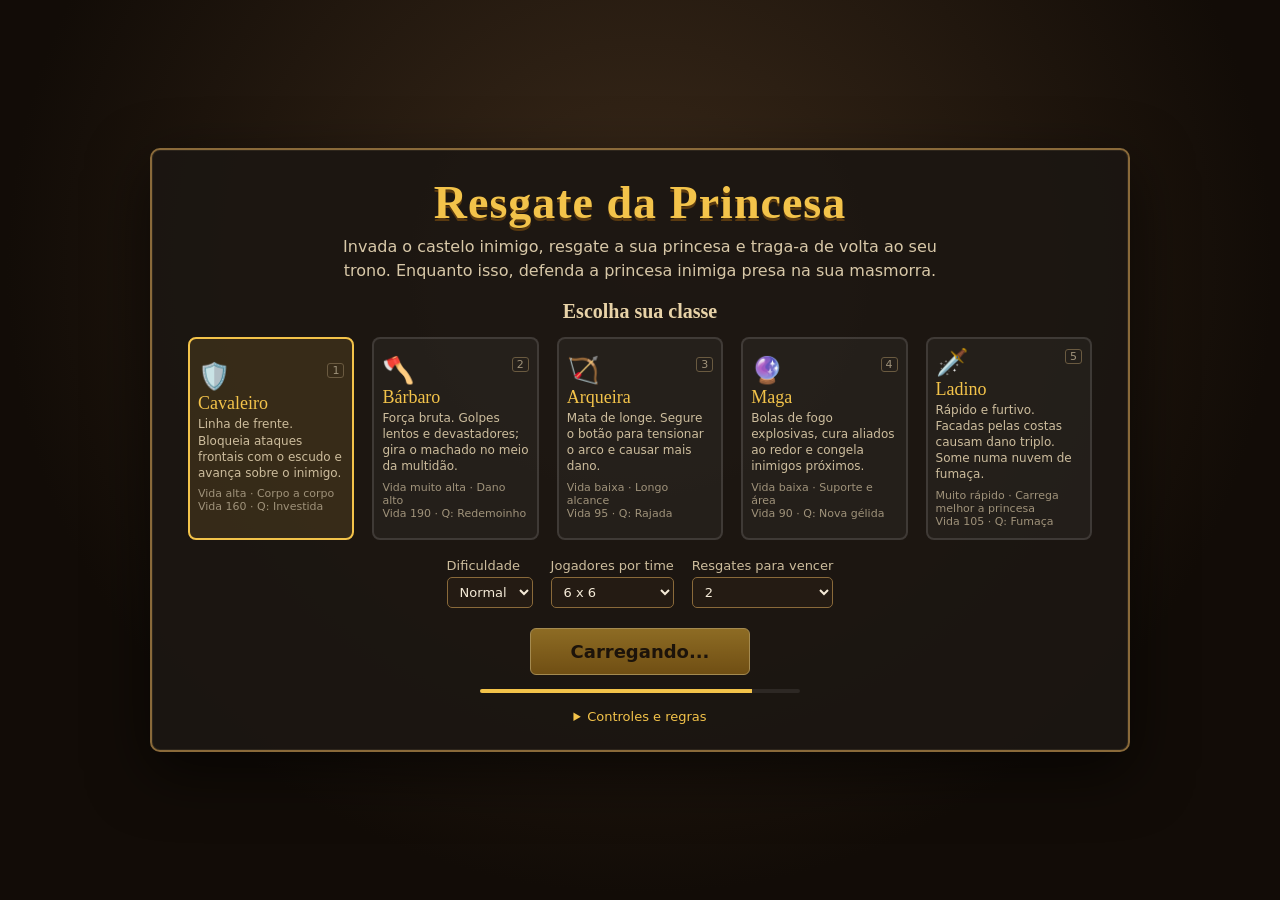
==== index.html @ 9f0401e3 "Jogo Resgate da Princesa: FPS estilo Fat Princess com assets KayKit Co-Authored-By: Claude Haiku 5.5" ====
<!doctype html>
<html lang="pt-BR">
<head>
  <meta charset="utf-8" />
  <meta name="viewport" content="width=device-width, initial-scale=1" />
  <title>Resgate da Princesa</title>
  <link rel="stylesheet" href="./src/style.css" />
  <script type="importmap">
    {
      "imports": {
        "three": "./lib/three/build/three.module.js",
        "three/addons/": "./lib/three/examples/jsm/"
      }
    }
  </script>
</head>
<body>
  <canvas id="game"></canvas>

  <!-- HUD -->
  <div id="hud" class="hidden">
    <div id="vignette"></div>
    <div id="markers"></div>
    <div id="floaters"></div>

    <div id="score">
      <div class="team blue">
        <div class="tname">AZUL</div>
        <div class="tscore" id="scoreBlue">0</div>
        <div class="pstatus" id="statusBlue">Princesa presa</div>
      </div>
      <div class="vs">
        <div class="goal" id="goalText">Primeiro a 2 resgates</div>
      </div>
      <div class="team red">
        <div class="tname">VERMELHO</div>
        <div class="tscore" id="scoreRed">0</div>
        <div class="pstatus" id="statusRed">Princesa presa</div>
      </div>
    </div>

    <div id="feed"></div>
    <canvas id="minimap" width="150" height="380"></canvas>

    <div id="crosshair"><span></span></div>
    <div id="prompt"></div>
    <div id="bigmsg"></div>

    <div id="vitals">
      <div id="className">Cavaleiro</div>
      <div class="bar hp"><div id="hpFill"></div><span id="hpText">100</span></div>
      <div class="bar st"><div id="stFill"></div></div>
      <div id="carry"></div>
    </div>

    <div id="skills">
      <div class="skill" id="skLMB"><div class="key">LMB</div><div class="sname"></div><div class="cd"></div></div>
      <div class="skill" id="skRMB"><div class="key">RMB</div><div class="sname"></div><div class="cd"></div></div>
      <div class="skill" id="skQ"><div class="key">Q</div><div class="sname"></div><div class="cd"></div></div>
    </div>

    <div id="scoreboard" class="hidden"></div>
  </div>

  <!-- Menu -->
  <div id="menu" class="overlay">
    <div class="panel wide">
      <h1>Resgate da Princesa</h1>
      <p class="sub">Invada o castelo inimigo, resgate a sua princesa e traga-a de volta ao seu trono.
        Enquanto isso, defenda a princesa inimiga presa na sua masmorra.</p>
      <h3>Escolha sua classe</h3>
      <div class="classes" id="menuClasses"></div>
      <div class="opts">
        <label>Dificuldade
          <select id="optDifficulty">
            <option value="easy">Fácil</option>
            <option value="normal" selected>Normal</option>
            <option value="hard">Difícil</option>
          </select>
        </label>
        <label>Jogadores por time
          <select id="optTeam">
            <option value="4">4 x 4</option>
            <option value="6" selected>6 x 6</option>
            <option value="8">8 x 8</option>
          </select>
        </label>
        <label>Resgates para vencer
          <select id="optScore">
            <option value="1">1</option>
            <option value="2" selected>2</option>
            <option value="3">3</option>
            <option value="5">5</option>
          </select>
        </label>
      </div>
      <button id="btnPlay" class="primary" disabled>Carregando...</button>
      <div id="loadbar"><div id="loadFill"></div></div>
      <details class="help">
        <summary>Controles e regras</summary>
        <div class="cols">
          <ul>
            <li><b>WASD</b> mover · <b>Shift</b> correr · <b>Espaço</b> pular</li>
            <li><b>Botão esquerdo</b> ataque · <b>Botão direito</b> habilidade secundária</li>
            <li><b>Q</b> habilidade especial · <b>E</b> pegar / soltar / alimentar</li>
            <li><b>B</b> trocar de classe (dentro do seu castelo)</li>
            <li><b>Tab</b> placar · <b>Esc</b> pausar</li>
          </ul>
          <ul>
            <li>Sua princesa está presa na masmorra do castelo inimigo. Pegue-a com <b>E</b> e leve-a até o círculo do trono no seu castelo.</li>
            <li>Quem carrega a princesa anda mais devagar e não ataca. Se morrer, ela cai no chão.</li>
            <li>Encoste na princesa inimiga caída para devolvê-la à sua masmorra.</li>
            <li>Banquetes aparecem pelo mapa. Leve-os à prisioneira no seu castelo para engordá-la: ela fica mais pesada e lenta para o inimigo carregar.</li>
            <li>Esqueletos guardam acampamentos e atacam os dois times.</li>
          </ul>
        </div>
      </details>
    </div>
  </div>

  <!-- Class select (respawn / change) -->
  <div id="classMenu" class="overlay hidden">
    <div class="panel wide">
      <h2 id="classMenuTitle">Você caiu!</h2>
      <p class="sub" id="classMenuSub">Escolha a classe para o próximo renascimento.</p>
      <div class="classes" id="respawnClasses"></div>
      <button id="btnClassOk" class="primary">Confirmar</button>
    </div>
  </div>

  <div id="pause" class="overlay hidden">
    <div class="panel">
      <h2>Pausado</h2>
      <button id="btnResume" class="primary">Continuar</button>
      <button id="btnQuit">Voltar ao menu</button>
    </div>
  </div>

  <div id="endScreen" class="overlay hidden">
    <div class="panel">
      <h1 id="endTitle">Vitória!</h1>
      <p class="sub" id="endSub"></p>
      <div id="endStats"></div>
      <button id="btnAgain" class="primary">Jogar novamente</button>
    </div>
  </div>

  <script type="module" src="./src/main.js"></script>
</body>
</html>
---- src/style.css ----
:root {
  --blue: #4a8cff;
  --red: #ff5050;
  --gold: #f3c34a;
  --ink: #f4ead7;
  --panel: rgba(28, 22, 18, 0.92);
  --panel-edge: #8a6a3a;
  --display: "Palatino Linotype", "Book Antiqua", Palatino, Georgia, serif;
  --ui: "Segoe UI", system-ui, -apple-system, Roboto, sans-serif;
}

* { box-sizing: border-box; }
html, body { margin: 0; height: 100%; overflow: hidden; background: #0d0b09; color: var(--ink); font-family: var(--ui); }
canvas#game { display: block; width: 100vw; height: 100vh; }
.hidden { display: none !important; }

/* ---------- overlays ---------- */
.overlay {
  position: fixed; inset: 0; display: flex; align-items: center; justify-content: center;
  background: radial-gradient(ellipse at center, rgba(20, 14, 8, 0.55), rgba(5, 3, 2, 0.88));
  z-index: 20; padding: 16px;
}
#menu { background: radial-gradient(ellipse at 50% 30%, #3b2a1a 0%, #120c07 70%); }
.panel {
  background: var(--panel); border: 2px solid var(--panel-edge); border-radius: 10px;
  padding: 26px 32px; max-width: 460px; width: 100%; text-align: center;
  box-shadow: 0 20px 60px rgba(0,0,0,.6), inset 0 0 0 1px rgba(255,220,150,.08);
  max-height: 96vh; overflow-y: auto;
}
.panel.wide { max-width: 980px; }
h1 { font-family: var(--display); font-size: 46px; margin: 0 0 6px; color: var(--gold); letter-spacing: 1px; text-shadow: 0 3px 0 #5a3a10; }
h2 { font-family: var(--display); font-size: 32px; margin: 0 0 8px; color: var(--gold); }
h3 { font-family: var(--display); margin: 18px 0 10px; font-size: 20px; color: #e8d3a8; }
.sub { color: #d8c8a8; margin: 0 auto 8px; max-width: 640px; line-height: 1.45; }

.classes { display: grid; grid-template-columns: repeat(5, 1fr); gap: 10px; margin: 8px 0 14px; }
.cls {
  background: rgba(255,255,255,.04); border: 2px solid rgba(255,255,255,.12); border-radius: 8px;
  padding: 10px 8px; cursor: pointer; text-align: left; transition: transform .1s, border-color .1s, background .1s;
  color: var(--ink); font: inherit;
}
.cls:hover { transform: translateY(-2px); border-color: rgba(243,195,74,.6); }
.cls.sel { border-color: var(--gold); background: rgba(243,195,74,.12); }
.cls .ic { font-size: 26px; line-height: 1; }
.cls .nm { font-family: var(--display); font-size: 18px; color: var(--gold); margin: 4px 0 2px; }
.cls .ds { font-size: 12px; color: #cdbd9d; line-height: 1.35; min-height: 64px; }
.cls .st { font-size: 11px; color: #9f927a; margin-top: 6px; }
.cls .hk { float: right; font-size: 11px; color: #9f927a; border: 1px solid #6a5a40; border-radius: 3px; padding: 0 4px; }

.opts { display: flex; gap: 18px; justify-content: center; flex-wrap: wrap; margin: 4px 0 16px; }
.opts label { display: flex; flex-direction: column; gap: 4px; font-size: 13px; color: #cdbd9d; text-align: left; }
select { background: #241b13; color: var(--ink); border: 1px solid var(--panel-edge); border-radius: 5px; padding: 6px 8px; font: inherit; }

button {
  font: 600 16px var(--ui); color: var(--ink); background: #3a2c1e; border: 1px solid var(--panel-edge);
  border-radius: 6px; padding: 10px 22px; cursor: pointer; margin: 4px;
}
button:hover { background: #4a3826; }
button.primary { background: linear-gradient(#d9a531, #a87516); color: #1d1206; border-color: #ffd77a; font-size: 18px; padding: 12px 40px; }
button.primary:hover { filter: brightness(1.08); }
button:disabled { opacity: .6; cursor: default; }

#loadbar { height: 4px; background: rgba(255,255,255,.08); border-radius: 2px; margin: 10px auto 0; max-width: 320px; overflow: hidden; }
#loadFill { height: 100%; width: 0; background: var(--gold); transition: width .2s; }

.help { margin-top: 16px; text-align: left; color: #cdbd9d; font-size: 13px; }
.help summary { cursor: pointer; color: var(--gold); text-align: center; }
.help .cols { display: grid; grid-template-columns: 1fr 1fr; gap: 16px; }
.help ul { margin: 8px 0; padding-left: 18px; line-height: 1.5; }

#endStats { margin: 12px 0 16px; font-size: 14px; color: #d8c8a8; }
#endStats table, #scoreboard table { width: 100%; border-collapse: collapse; }
#endStats td, #endStats th, #scoreboard td, #scoreboard th { padding: 3px 8px; text-align: left; }
#endStats th, #scoreboard th { color: var(--gold); font-weight: 600; border-bottom: 1px solid #5a4a30; }

/* ---------- HUD ---------- */
#hud { position: fixed; inset: 0; pointer-events: none; z-index: 10; font-family: var(--ui); }
#vignette { position: absolute; inset: 0; box-shadow: inset 0 0 160px rgba(200, 0, 0, 0); transition: box-shadow .25s; }
#hud.lowhp #vignette { box-shadow: inset 0 0 140px rgba(170, 0, 0, .55); }

#score {
  position: absolute; top: 10px; left: 50%; transform: translateX(-50%);
  display: flex; align-items: stretch; gap: 0; background: rgba(15,10,6,.72); border: 1px solid rgba(138,106,58,.7);
  border-radius: 8px; overflow: hidden; text-shadow: 0 1px 2px #000;
}
#score .team { padding: 6px 18px; min-width: 170px; text-align: center; }
#score .team.blue { border-bottom: 3px solid var(--blue); }
#score .team.red { border-bottom: 3px solid var(--red); }
#score .tname { font-size: 11px; letter-spacing: 2px; color: #cbbd9f; }
#score .blue .tname { color: #9cc0ff; }
#score .red .tname { color: #ffaaa0; }
#score .tscore { font: 700 30px var(--display); line-height: 1.05; }
#score .pstatus { font-size: 11px; color: #e7dcc4; min-height: 14px; }
#score .pstatus.alert { color: var(--gold); font-weight: 700; animation: blink 0.8s infinite alternate; }
#score .vs { display: flex; align-items: center; padding: 0 10px; border-left: 1px solid rgba(138,106,58,.5); border-right: 1px solid rgba(138,106,58,.5); }
#score .goal { font-size: 11px; color: #bba985; max-width: 90px; line-height: 1.2; }
@keyframes blink { from { opacity: 1; } to { opacity: .45; } }

#feed { position: absolute; top: 12px; left: 12px; display: flex; flex-direction: column; gap: 4px; max-width: 360px; }
#feed .item { background: rgba(15,10,6,.68); padding: 4px 10px; border-radius: 4px; font-size: 13px; text-shadow: 0 1px 1px #000; animation: fadein .2s; }
#feed .b { color: #9cc0ff; font-weight: 600; } #feed .r { color: #ffaaa0; font-weight: 600; } #feed .n { color: #cfcfcf; font-weight: 600; }
#feed .g { color: var(--gold); font-weight: 600; }
@keyframes fadein { from { opacity: 0; transform: translateX(-8px); } }

#minimap { position: absolute; top: 12px; right: 12px; border: 1px solid rgba(138,106,58,.8); border-radius: 6px; background: rgba(10,8,5,.6); }

#crosshair { position: absolute; left: 50%; top: 50%; width: 22px; height: 22px; transform: translate(-50%, -50%); }
#crosshair::before, #crosshair::after { content: ""; position: absolute; background: rgba(255,255,255,.85); box-shadow: 0 0 2px #000; }
#crosshair::before { left: 10px; top: 2px; width: 2px; height: 18px; }
#crosshair::after { top: 10px; left: 2px; height: 2px; width: 18px; }
#crosshair span { position: absolute; inset: -6px; border: 2px solid transparent; border-radius: 50%; transition: border-color .08s; }
#crosshair.hit span { border-color: rgba(255,90,60,.95); }
#crosshair.heal span { border-color: rgba(90,255,120,.95); }

#prompt { position: absolute; left: 50%; top: calc(50% + 44px); transform: translateX(-50%); font-size: 15px; background: rgba(15,10,6,.7); padding: 5px 12px; border-radius: 5px; color: #fff4d8; text-shadow: 0 1px 1px #000; }
#prompt:empty { display: none; }
#prompt b { color: var(--gold); }

#bigmsg { position: absolute; left: 50%; top: 24%; transform: translateX(-50%); text-align: center; font: 700 34px var(--display); color: #fff3d0; text-shadow: 0 3px 8px #000, 0 0 2px #000; white-space: nowrap; transition: opacity .4s; opacity: 0; }
#bigmsg.show { opacity: 1; }
#bigmsg small { display: block; font: 500 17px var(--ui); color: #f0e0bc; margin-top: 4px; }

#vitals { position: absolute; left: 16px; bottom: 16px; width: 280px; text-shadow: 0 1px 2px #000; }
#className { font: 700 20px var(--display); color: var(--gold); margin-bottom: 4px; }
.bar { position: relative; height: 18px; background: rgba(0,0,0,.6); border: 1px solid rgba(255,255,255,.18); border-radius: 4px; overflow: hidden; margin-bottom: 5px; }
.bar.st { height: 7px; }
.bar > div { height: 100%; width: 100%; transition: width .12s; }
#hpFill { background: linear-gradient(#5be16b, #2d9c3d); }
#hud.lowhp #hpFill { background: linear-gradient(#ff6b5b, #b8261a); }
#stFill { background: linear-gradient(#ffe08a, #d1a131); }
#hpText { position: absolute; inset: 0; text-align: center; font-size: 12px; line-height: 17px; font-weight: 700; }
#carry { font-size: 14px; color: #ffe9b0; min-height: 20px; }

#skills { position: absolute; bottom: 16px; left: 50%; transform: translateX(-50%); display: flex; gap: 8px; }
.skill { position: relative; width: 86px; height: 58px; background: rgba(15,10,6,.75); border: 1px solid rgba(138,106,58,.8); border-radius: 6px; overflow: hidden; text-align: center; }
.skill .key { font-size: 10px; color: #bba985; margin-top: 5px; letter-spacing: 1px; }
.skill .sname { font-size: 12px; font-weight: 600; color: #f4ead7; padding: 2px 4px; line-height: 1.15; }
.skill .cd { position: absolute; left: 0; right: 0; bottom: 0; height: 0; background: rgba(0,0,0,.62); }
.skill.ready { border-color: var(--gold); }

#markers .mk { position: absolute; transform: translate(-50%, -100%); text-align: center; font-size: 12px; font-weight: 700; text-shadow: 0 1px 2px #000, 0 0 4px #000; white-space: nowrap; }
#markers .mk .ico { font-size: 22px; line-height: 1; }
#markers .mk.blue { color: #a9c8ff; } #markers .mk.red { color: #ffb0a6; } #markers .mk.gold { color: var(--gold); }
#markers .mk.edge .ico { opacity: .85; }

#floaters .fl { position: absolute; transform: translate(-50%, -50%); font: 800 18px var(--ui); color: #ffd36b; text-shadow: 0 2px 2px #000; pointer-events: none; }
#floaters .fl.heal { color: #7dff8f; }
#floaters .fl.crit { color: #ff7b5b; font-size: 22px; }

#scoreboard { position: absolute; left: 50%; top: 50%; transform: translate(-50%, -50%); width: min(720px, 92vw); background: var(--panel); border: 1px solid var(--panel-edge); border-radius: 8px; padding: 14px 18px; display: grid; grid-template-columns: 1fr 1fr; gap: 18px; font-size: 13px; }
#scoreboard h4 { margin: 0 0 6px; font-family: var(--display); font-size: 18px; }
#scoreboard .me td { color: var(--gold); font-weight: 700; }

@media (max-width: 900px) {
  .classes { grid-template-columns: repeat(2, 1fr); }
  .help .cols { grid-template-columns: 1fr; }
  #minimap { width: 100px; height: 253px; }
  #score .team { min-width: 110px; padding: 4px 8px; }
}
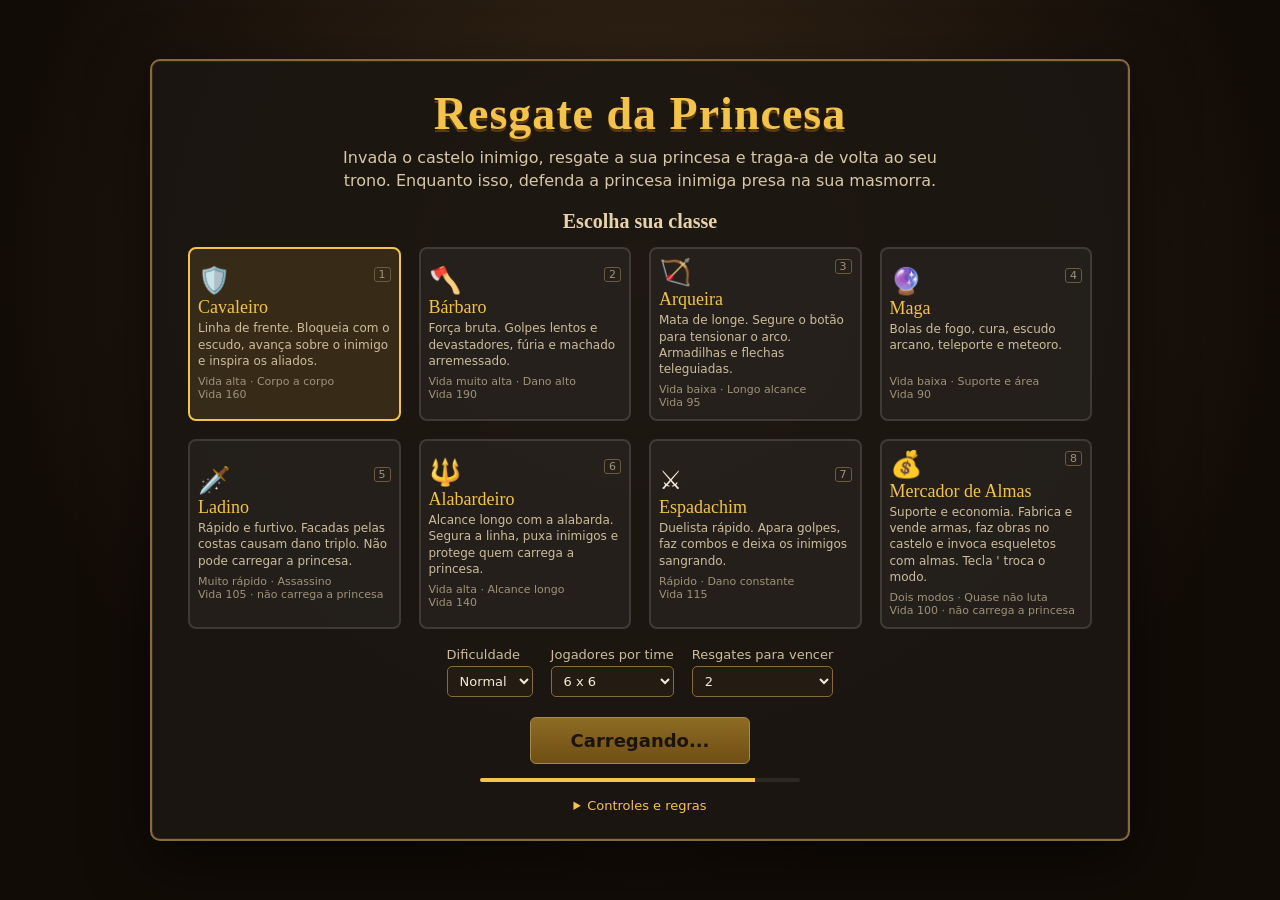
==== commit 8e5d1eb4: "Implementa o SKILLS.md: XP, níveis, skills com perks, novas classes e economia - Progressão: XP, nív" ====
--- a/index.html
+++ b/index.html
@@ -46,18 +46,28 @@
     <div id="prompt"></div>
     <div id="bigmsg"></div>
 
+    <div id="statusMsg"></div>
+    <div id="xpPop"></div>
+    <div id="channel" class="hidden"><div id="chFill"></div><span id="chText"></span></div>
+
     <div id="vitals">
+      <div id="buffs"></div>
       <div id="className">Cavaleiro</div>
       <div class="bar hp"><div id="hpFill"></div><span id="hpText">100</span></div>
       <div class="bar st"><div id="stFill"></div></div>
+      <div class="bar xp"><div id="xpFill"></div><span id="xpText"></span></div>
+      <div id="goldLine"><span id="gold">🪙 0</span><span id="pointsBadge"></span></div>
+      <div id="weaponLine"></div>
+      <div id="merchantBox" class="hidden">
+        <div id="modeLabel"></div>
+        <div class="bar en"><div id="enFill"></div><span id="enText"></span></div>
+        <div id="soulPips"></div>
+        <div id="vaultLine"></div>
+      </div>
       <div id="carry"></div>
     </div>
 
-    <div id="skills">
-      <div class="skill" id="skLMB"><div class="key">LMB</div><div class="sname"></div><div class="cd"></div></div>
-      <div class="skill" id="skRMB"><div class="key">RMB</div><div class="sname"></div><div class="cd"></div></div>
-      <div class="skill" id="skQ"><div class="key">Q</div><div class="sname"></div><div class="cd"></div></div>
-    </div>
+    <div id="skills"></div>
 
     <div id="scoreboard" class="hidden"></div>
   </div>
@@ -101,17 +111,17 @@
         <div class="cols">
           <ul>
             <li><b>WASD</b> mover · <b>Shift</b> correr · <b>Espaço</b> pular</li>
-            <li><b>Botão esquerdo</b> ataque · <b>Botão direito</b> habilidade secundária</li>
-            <li><b>Q</b> habilidade especial · <b>E</b> pegar / soltar / alimentar</li>
-            <li><b>B</b> trocar de classe (dentro do seu castelo)</li>
-            <li><b>Tab</b> placar · <b>Esc</b> pausar</li>
+            <li><b>Botão esquerdo</b> ataque base · <b>Botão direito</b> bloquear (Arqueira: mirar)</li>
+            <li><b>1</b> a <b>5</b> skills da classe · <b>K</b> escolher skills e perks</li>
+            <li><b>E</b> princesa, banquete, pegar itens e ouro, banca do mercador</li>
+            <li><b>I</b> mochila · <b>B</b> trocar de classe (no castelo) · <b>Tab</b> placar · <b>Esc</b> pausar</li>
+            <li>Mercador de Almas: <b>'</b> (ou <b>Q</b>) troca entre Mercador e Invocador</li>
           </ul>
           <ul>
-            <li>Sua princesa está presa na masmorra do castelo inimigo. Pegue-a com <b>E</b> e leve-a até o círculo do trono no seu castelo.</li>
-            <li>Quem carrega a princesa anda mais devagar e não ataca. Se morrer, ela cai no chão.</li>
-            <li>Encoste na princesa inimiga caída para devolvê-la à sua masmorra.</li>
-            <li>Banquetes aparecem pelo mapa. Leve-os à prisioneira no seu castelo para engordá-la: ela fica mais pesada e lenta para o inimigo carregar.</li>
-            <li>Esqueletos guardam acampamentos e atacam os dois times.</li>
+            <li>Sua princesa está presa no castelo inimigo. Pegue-a com <b>E</b> e leve-a até o círculo do trono no seu castelo. O Ladino e o Mercador de Almas não podem carregá-la.</li>
+            <li>Ganhe XP abatendo, alimentando a prisioneira e resgatando. Cada nível dá um ponto para liberar uma skill ou evoluí-la. Cada skill tem 2 perks e você escolhe um.</li>
+            <li>Ganhe ouro e compre armas com raridade na banca do castelo. Ao morrer, a arma cai no chão e perde um nível.</li>
+            <li>Banquetes engordam a prisioneira e deixam o inimigo mais lento ao carregá-la.</li>
           </ul>
         </div>
       </details>
@@ -126,6 +136,10 @@
       <div class="classes" id="respawnClasses"></div>
       <button id="btnClassOk" class="primary">Confirmar</button>
     </div>
+  </div>
+
+  <div id="modal" class="overlay hidden">
+    <div class="panel wide" id="modalBody"></div>
   </div>
 
   <div id="pause" class="overlay hidden">
--- a/src/style.css
+++ b/src/style.css
@@ -33,7 +33,7 @@
 h3 { font-family: var(--display); margin: 18px 0 10px; font-size: 20px; color: #e8d3a8; }
 .sub { color: #d8c8a8; margin: 0 auto 8px; max-width: 640px; line-height: 1.45; }
 
-.classes { display: grid; grid-template-columns: repeat(5, 1fr); gap: 10px; margin: 8px 0 14px; }
+.classes { display: grid; grid-template-columns: repeat(4, 1fr); gap: 10px; margin: 8px 0 14px; }
 .cls {
   background: rgba(255,255,255,.04); border: 2px solid rgba(255,255,255,.12); border-radius: 8px;
   padding: 10px 8px; cursor: pointer; text-align: left; transition: transform .1s, border-color .1s, background .1s;
@@ -43,7 +43,7 @@
 .cls.sel { border-color: var(--gold); background: rgba(243,195,74,.12); }
 .cls .ic { font-size: 26px; line-height: 1; }
 .cls .nm { font-family: var(--display); font-size: 18px; color: var(--gold); margin: 4px 0 2px; }
-.cls .ds { font-size: 12px; color: #cdbd9d; line-height: 1.35; min-height: 64px; }
+.cls .ds { font-size: 12px; color: #cdbd9d; line-height: 1.35; min-height: 48px; }
 .cls .st { font-size: 11px; color: #9f927a; margin-top: 6px; }
 .cls .hk { float: right; font-size: 11px; color: #9f927a; border: 1px solid #6a5a40; border-radius: 3px; padding: 0 4px; }
 
@@ -131,12 +131,99 @@
 #hpText { position: absolute; inset: 0; text-align: center; font-size: 12px; line-height: 17px; font-weight: 700; }
 #carry { font-size: 14px; color: #ffe9b0; min-height: 20px; }
 
-#skills { position: absolute; bottom: 16px; left: 50%; transform: translateX(-50%); display: flex; gap: 8px; }
-.skill { position: relative; width: 86px; height: 58px; background: rgba(15,10,6,.75); border: 1px solid rgba(138,106,58,.8); border-radius: 6px; overflow: hidden; text-align: center; }
-.skill .key { font-size: 10px; color: #bba985; margin-top: 5px; letter-spacing: 1px; }
-.skill .sname { font-size: 12px; font-weight: 600; color: #f4ead7; padding: 2px 4px; line-height: 1.15; }
+#skills { position: absolute; bottom: 16px; left: 50%; transform: translateX(-50%); display: flex; gap: 6px; }
+.skill { position: relative; width: 84px; height: 64px; background: rgba(15,10,6,.78); border: 1px solid rgba(138,106,58,.8); border-radius: 6px; overflow: hidden; text-align: center; }
+.skill.base { width: 70px; opacity: .92; }
+.skill.mode { width: 80px; border-style: dashed; }
+.skill .key { font-size: 11px; color: #e8d3a8; margin-top: 4px; letter-spacing: 1px; font-weight: 700; }
+.skill .sname { font-size: 11.5px; font-weight: 600; color: #f4ead7; padding: 1px 3px; line-height: 1.12; }
+.skill .badge { position: absolute; left: 0; right: 0; bottom: 2px; font-size: 10px; color: #bba985; }
 .skill .cd { position: absolute; left: 0; right: 0; bottom: 0; height: 0; background: rgba(0,0,0,.62); }
+.skill .cdt { position: absolute; inset: 0; display: flex; align-items: center; justify-content: center; font: 800 22px var(--ui); color: #fff; text-shadow: 0 2px 3px #000; }
 .skill.ready { border-color: var(--gold); }
+.skill.locked { opacity: .5; }
+.skill.lacks { border-color: #a04040; }
+.skill.active { border-color: #9cf; box-shadow: 0 0 10px rgba(150,200,255,.7); }
+
+.bar.xp { height: 10px; }
+#xpFill { background: linear-gradient(#b48aff, #6a3ac0); }
+#xpText { position: absolute; inset: 0; text-align: center; font-size: 9px; line-height: 9px; font-weight: 700; }
+#className .lvl { font: 600 13px var(--ui); color: #d8c8ff; margin-left: 6px; }
+#goldLine { display: flex; gap: 10px; align-items: center; font-size: 15px; font-weight: 700; color: #ffe27a; margin: 2px 0; }
+#pointsBadge { font-size: 12px; color: #1d1206; background: var(--gold); border-radius: 10px; padding: 1px 8px; display: none; animation: blink .8s infinite alternate; }
+#pointsBadge.show { display: inline-block; }
+#weaponLine { font-size: 12px; color: #d8c8a8; margin-bottom: 3px; }
+#merchantBox { background: rgba(15,10,6,.55); border: 1px solid rgba(138,106,58,.5); border-radius: 6px; padding: 4px 6px; margin: 4px 0; }
+#modeLabel { font-size: 13px; font-weight: 700; color: #e8d3ff; margin-bottom: 3px; }
+.bar.en { height: 14px; margin-bottom: 3px; }
+#enFill { background: linear-gradient(#ffe66a, #d19a1a); }
+#enText { position: absolute; inset: 0; text-align: center; font-size: 11px; line-height: 13px; font-weight: 700; }
+#soulPips { display: flex; gap: 3px; align-items: center; font-size: 11px; color: #d8c0ff; }
+#soulPips i { width: 12px; height: 12px; border-radius: 50%; background: rgba(255,255,255,.1); border: 1px solid #6a5a8a; }
+#soulPips i.on { background: radial-gradient(#fff, #9a6aff); border-color: #d8c0ff; box-shadow: 0 0 5px #9a6aff; }
+#soulPips span { margin-left: 4px; }
+#vaultLine { font-size: 12px; color: #ffe27a; margin-top: 3px; }
+#buffs { display: flex; flex-wrap: wrap; gap: 4px; margin-bottom: 5px; max-width: 360px; }
+#buffs .bf { font-size: 11px; background: rgba(30,40,70,.75); border: 1px solid rgba(140,170,255,.5); border-radius: 4px; padding: 1px 5px; }
+#buffs .bf.bad { background: rgba(80,20,20,.75); border-color: rgba(255,120,120,.5); }
+#statusMsg { position: absolute; left: 50%; top: calc(50% + 78px); transform: translateX(-50%); font-size: 14px; color: #ffe9b0; text-shadow: 0 1px 2px #000; opacity: 0; transition: opacity .25s; white-space: nowrap; }
+#statusMsg.show { opacity: 1; }
+#xpPop { position: absolute; left: 310px; bottom: 120px; display: flex; flex-direction: column-reverse; gap: 2px; }
+#xpPop .xpg { font: 700 14px var(--ui); color: #d8c0ff; text-shadow: 0 1px 2px #000; animation: xprise 1.6s forwards; }
+@keyframes xprise { from { opacity: 0; transform: translateY(8px); } 15% { opacity: 1; transform: none; } 80% { opacity: 1; } to { opacity: 0; transform: translateY(-14px); } }
+#channel { position: absolute; left: 50%; top: calc(50% + 100px); transform: translateX(-50%); width: 260px; height: 18px; background: rgba(0,0,0,.65); border: 1px solid #8a6a3a; border-radius: 5px; overflow: hidden; }
+#chFill { height: 100%; width: 0; background: linear-gradient(#ffd77a, #c48a1a); }
+#chText { position: absolute; inset: 0; text-align: center; font-size: 11px; line-height: 17px; font-weight: 700; text-shadow: 0 1px 1px #000; }
+#scoreboard .works { font-size: 11px; color: #bba985; margin: 6px 0 0; }
+
+/* ---------- menus ---------- */
+#modal { background: rgba(5, 3, 2, 0.55); z-index: 25; }
+#modal .panel { text-align: left; max-width: 1080px; }
+#modal h2 { text-align: center; }
+#modal h3 { margin: 12px 0 6px; font-size: 17px; }
+#modal .sub { text-align: center; font-size: 13.5px; }
+.mfoot { display: flex; justify-content: center; align-items: center; gap: 12px; margin-top: 14px; flex-wrap: wrap; }
+.mmsg { color: #ff9a8a; font-weight: 600; }
+.mmsg.ok { color: #8dff9a; }
+.skgrid { display: grid; grid-template-columns: 1fr 1fr; gap: 10px; }
+.cols2 { display: grid; grid-template-columns: 1fr 1fr; gap: 14px; }
+.skc { background: rgba(255,255,255,.04); border: 1px solid rgba(255,255,255,.12); border-radius: 8px; padding: 8px 10px; margin-bottom: 8px; }
+.skc.on { border-color: rgba(243,195,74,.55); background: rgba(243,195,74,.06); }
+.skh { display: flex; align-items: center; gap: 8px; font-size: 15px; }
+.skh b { font-family: var(--display); color: var(--gold); font-size: 17px; }
+.skh .slot { display: inline-flex; width: 22px; height: 22px; align-items: center; justify-content: center; border: 1px solid #8a6a3a; border-radius: 4px; font-weight: 700; }
+.skm { font-size: 11.5px; color: #bba985; margin: 3px 0; }
+.ske { font-size: 12.5px; color: #e4d6bb; margin-bottom: 6px; line-height: 1.35; }
+.perks { display: grid; grid-template-columns: 1fr 1fr; gap: 6px; }
+button.perk { text-align: left; font: 12px var(--ui); padding: 6px 8px; margin: 0; display: flex; flex-direction: column; gap: 2px; background: #2c2117; }
+button.perk b { color: #f3e2bd; font-size: 12.5px; }
+button.perk span { color: #cdbd9d; }
+button.perk.sel { background: rgba(243,195,74,.22); border-color: var(--gold); }
+button.perk.sel:disabled { opacity: 1; }
+button.perk:disabled:not(.sel) { opacity: .45; }
+button.perk.sel b { color: var(--gold); }
+button.evo { font-size: 12.5px; padding: 5px 10px; margin: 6px 0 0; background: #3a2a4a; border-color: #8a6aba; width: 100%; }
+.evos button.evo { width: auto; margin: 4px; }
+.evos { display: flex; flex-wrap: wrap; justify-content: center; }
+.tag { font-size: 11px; color: #cdbd9d; border: 1px solid #6a5a40; border-radius: 10px; padding: 0 7px; margin-left: auto; white-space: nowrap; }
+.tag.go { color: #1d1206; background: var(--gold); border-color: var(--gold); }
+.tag.ok { color: #8dff9a; border-color: #4a8a5a; }
+.tag.lock { color: #a99; }
+.tabs { display: flex; gap: 4px; justify-content: center; margin: 8px 0; flex-wrap: wrap; }
+.tabs button.sel { background: rgba(243,195,74,.25); border-color: var(--gold); }
+.irow { display: flex; align-items: center; gap: 10px; padding: 6px 8px; border-bottom: 1px solid rgba(255,255,255,.08); }
+.irow .iname { flex: 1; display: flex; flex-direction: column; font-size: 14px; }
+.irow .iname small { font-size: 11.5px; color: #bba985; }
+.irow .ibtn { display: flex; gap: 4px; flex-wrap: wrap; justify-content: flex-end; align-items: center; }
+.irow button { font-size: 12.5px; padding: 5px 10px; margin: 0; }
+.wpn { font-weight: 700; }
+.empty, .hint { font-size: 13px; color: #a99a7c; margin: 6px 4px; }
+.who { font-size: 12px; color: #9cc0ff; margin: 6px 8px 0; }
+.opts2 { display: flex; flex-wrap: wrap; gap: 5px; }
+button.opt { font-size: 13px; padding: 6px 10px; margin: 0; }
+button.opt.sel { background: rgba(243,195,74,.25); border-color: var(--gold); }
+.summary { display: flex; flex-direction: column; align-items: center; gap: 6px; margin-top: 14px; padding: 10px; background: rgba(255,255,255,.04); border-radius: 8px; text-align: center; }
+.summary small { display: block; color: #bba985; }
 
 #markers .mk { position: absolute; transform: translate(-50%, -100%); text-align: center; font-size: 12px; font-weight: 700; text-shadow: 0 1px 2px #000, 0 0 4px #000; white-space: nowrap; }
 #markers .mk .ico { font-size: 22px; line-height: 1; }
@@ -146,6 +233,7 @@
 #floaters .fl { position: absolute; transform: translate(-50%, -50%); font: 800 18px var(--ui); color: #ffd36b; text-shadow: 0 2px 2px #000; pointer-events: none; }
 #floaters .fl.heal { color: #7dff8f; }
 #floaters .fl.crit { color: #ff7b5b; font-size: 22px; }
+#floaters .fl.dot { color: #b8ff8a; font-size: 14px; }
 
 #scoreboard { position: absolute; left: 50%; top: 50%; transform: translate(-50%, -50%); width: min(720px, 92vw); background: var(--panel); border: 1px solid var(--panel-edge); border-radius: 8px; padding: 14px 18px; display: grid; grid-template-columns: 1fr 1fr; gap: 18px; font-size: 13px; }
 #scoreboard h4 { margin: 0 0 6px; font-family: var(--display); font-size: 18px; }
@@ -153,6 +241,7 @@
 
 @media (max-width: 900px) {
   .classes { grid-template-columns: repeat(2, 1fr); }
+  .skgrid, .cols2, .perks { grid-template-columns: 1fr; }
   .help .cols { grid-template-columns: 1fr; }
   #minimap { width: 100px; height: 253px; }
   #score .team { min-width: 110px; padding: 4px 8px; }
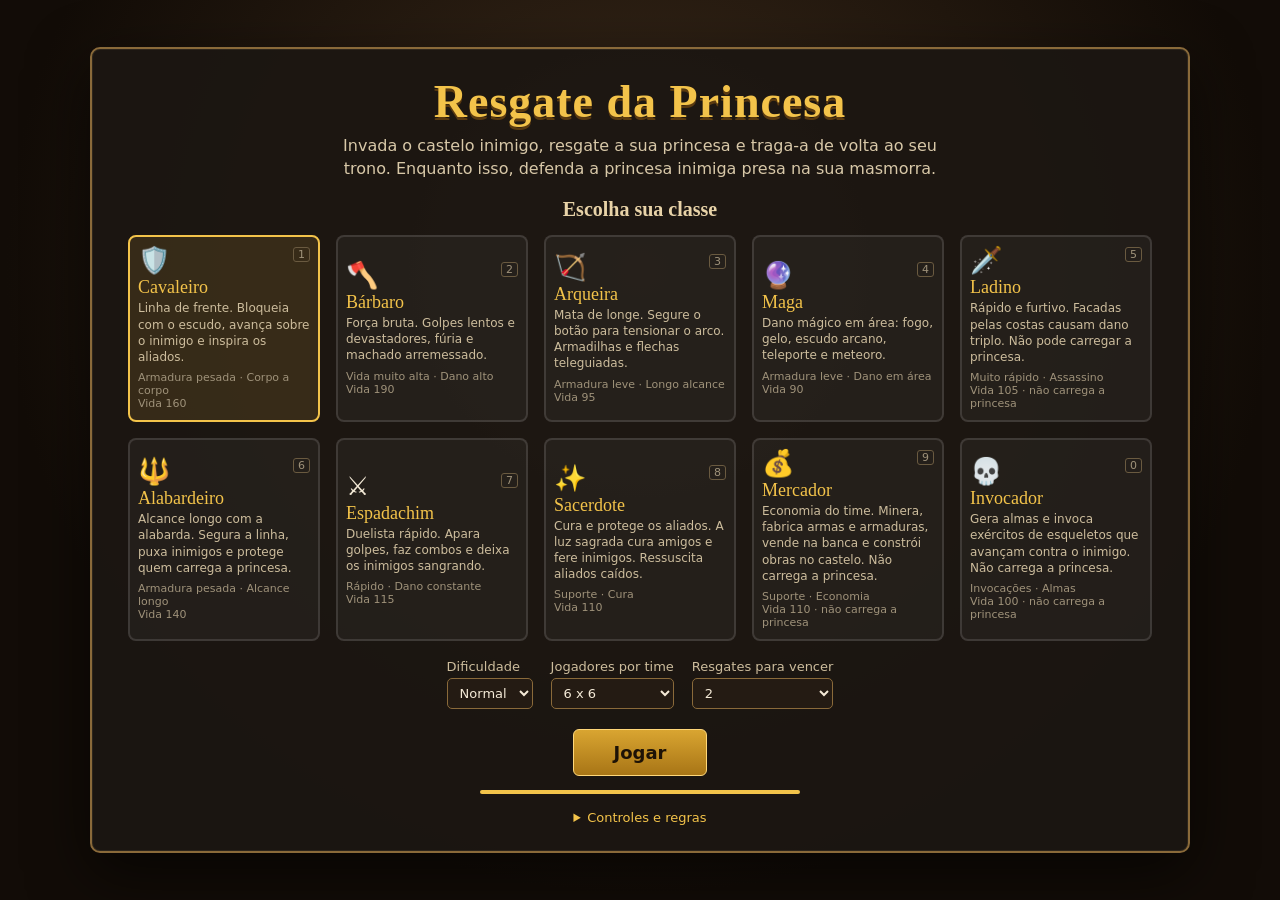
==== commit 4e792c9d: "Armaduras, Sacerdote, Mercador e Invocador separados, perks por nível e ícones - Bot arqueira tensio" ====
--- a/index.html
+++ b/index.html
@@ -111,17 +111,16 @@
         <div class="cols">
           <ul>
             <li><b>WASD</b> mover · <b>Shift</b> correr · <b>Espaço</b> pular</li>
-            <li><b>Botão esquerdo</b> ataque base · <b>Botão direito</b> bloquear (Arqueira: mirar)</li>
-            <li><b>1</b> a <b>5</b> skills da classe · <b>K</b> escolher skills e perks</li>
-            <li><b>E</b> princesa, banquete, pegar itens e ouro, banca do mercador</li>
-            <li><b>I</b> mochila · <b>B</b> trocar de classe (no castelo) · <b>Tab</b> placar · <b>Esc</b> pausar</li>
-            <li>Mercador de Almas: <b>'</b> (ou <b>Q</b>) troca entre Mercador e Invocador</li>
+            <li><b>Botão esquerdo</b> ataque base · <b>Botão direito</b> bloquear (Arqueira: mirar; Invocador: Marcha)</li>
+            <li><b>1</b> a <b>5</b> skills da classe · <b>K</b> escolher perks</li>
+            <li><b>E</b> princesa, banquete, pegar itens e ouro, minerar, banca do mercador</li>
+            <li><b>I</b> mochila e equipamento · <b>B</b> trocar de classe (no castelo) · <b>Tab</b> placar · <b>Esc</b> pausar</li>
           </ul>
           <ul>
-            <li>Sua princesa está presa no castelo inimigo. Pegue-a com <b>E</b> e leve-a até o círculo do trono no seu castelo. O Ladino e o Mercador de Almas não podem carregá-la.</li>
-            <li>Ganhe XP abatendo, alimentando a prisioneira e resgatando. Cada nível dá um ponto para liberar uma skill ou evoluí-la. Cada skill tem 2 perks e você escolhe um.</li>
-            <li>Ganhe ouro e compre armas com raridade na banca do castelo. Ao morrer, a arma cai no chão e perde um nível.</li>
-            <li>Banquetes engordam a prisioneira e deixam o inimigo mais lento ao carregá-la.</li>
+            <li>Sua princesa está presa no castelo inimigo. Pegue-a com <b>E</b> e leve-a até o círculo do trono no seu castelo. Ladino, Mercador e Invocador não podem carregá-la.</li>
+            <li>As 5 skills já vêm liberadas. Cada nível dá um ponto para escolher um dos 2 perks de uma skill.</li>
+            <li>Arma, capacete e peitoral têm raridade e atributo. A armadura reduz o dano. Ao morrer, a arma cai no chão.</li>
+            <li>Azul é o seu time, vermelho é o inimigo: anel no chão, marcador e nome na cor do time. A mira fica vermelha sobre inimigos.</li>
           </ul>
         </div>
       </details>
--- a/src/style.css
+++ b/src/style.css
@@ -27,13 +27,13 @@
   box-shadow: 0 20px 60px rgba(0,0,0,.6), inset 0 0 0 1px rgba(255,220,150,.08);
   max-height: 96vh; overflow-y: auto;
 }
-.panel.wide { max-width: 980px; }
+.panel.wide { max-width: 1100px; }
 h1 { font-family: var(--display); font-size: 46px; margin: 0 0 6px; color: var(--gold); letter-spacing: 1px; text-shadow: 0 3px 0 #5a3a10; }
 h2 { font-family: var(--display); font-size: 32px; margin: 0 0 8px; color: var(--gold); }
 h3 { font-family: var(--display); margin: 18px 0 10px; font-size: 20px; color: #e8d3a8; }
 .sub { color: #d8c8a8; margin: 0 auto 8px; max-width: 640px; line-height: 1.45; }
 
-.classes { display: grid; grid-template-columns: repeat(4, 1fr); gap: 10px; margin: 8px 0 14px; }
+.classes { display: grid; grid-template-columns: repeat(5, 1fr); gap: 8px; margin: 8px 0 14px; }
 .cls {
   background: rgba(255,255,255,.04); border: 2px solid rgba(255,255,255,.12); border-radius: 8px;
   padding: 10px 8px; cursor: pointer; text-align: left; transition: transform .1s, border-color .1s, background .1s;
@@ -111,6 +111,8 @@
 #crosshair span { position: absolute; inset: -6px; border: 2px solid transparent; border-radius: 50%; transition: border-color .08s; }
 #crosshair.hit span { border-color: rgba(255,90,60,.95); }
 #crosshair.heal span { border-color: rgba(90,255,120,.95); }
+#crosshair.enemy::before, #crosshair.enemy::after { background: #ff4a3a; }
+#crosshair.ally::before, #crosshair.ally::after { background: #5aa2ff; }
 
 #prompt { position: absolute; left: 50%; top: calc(50% + 44px); transform: translateX(-50%); font-size: 15px; background: rgba(15,10,6,.7); padding: 5px 12px; border-radius: 5px; color: #fff4d8; text-shadow: 0 1px 1px #000; }
 #prompt:empty { display: none; }
@@ -120,7 +122,7 @@
 #bigmsg.show { opacity: 1; }
 #bigmsg small { display: block; font: 500 17px var(--ui); color: #f0e0bc; margin-top: 4px; }
 
-#vitals { position: absolute; left: 16px; bottom: 16px; width: 280px; text-shadow: 0 1px 2px #000; }
+#vitals { position: absolute; left: 16px; bottom: 16px; width: 320px; text-shadow: 0 1px 2px #000; }
 #className { font: 700 20px var(--display); color: var(--gold); margin-bottom: 4px; }
 .bar { position: relative; height: 18px; background: rgba(0,0,0,.6); border: 1px solid rgba(255,255,255,.18); border-radius: 4px; overflow: hidden; margin-bottom: 5px; }
 .bar.st { height: 7px; }
@@ -132,7 +134,7 @@
 #carry { font-size: 14px; color: #ffe9b0; min-height: 20px; }
 
 #skills { position: absolute; bottom: 16px; left: 50%; transform: translateX(-50%); display: flex; gap: 6px; }
-.skill { position: relative; width: 84px; height: 64px; background: rgba(15,10,6,.78); border: 1px solid rgba(138,106,58,.8); border-radius: 6px; overflow: hidden; text-align: center; }
+.skill { position: relative; width: 84px; height: 78px; background: rgba(15,10,6,.78); border: 1px solid rgba(138,106,58,.8); border-radius: 6px; overflow: hidden; text-align: center; }
 .skill.base { width: 70px; opacity: .92; }
 .skill.mode { width: 80px; border-style: dashed; }
 .skill .key { font-size: 11px; color: #e8d3a8; margin-top: 4px; letter-spacing: 1px; font-weight: 700; }
@@ -246,3 +248,16 @@
   #minimap { width: 100px; height: 253px; }
   #score .team { min-width: 110px; padding: 4px 8px; }
 }
+
+/* ---------- ícones das skills ---------- */
+.sicon { display: inline-flex; align-items: center; justify-content: center; width: 30px; height: 30px; border-radius: 7px; font-size: 18px; line-height: 1;
+  background: radial-gradient(circle at 35% 30%, rgba(255,255,255,.28), rgba(0,0,0,.25) 70%), var(--cc, #6a5a40);
+  border: 1px solid rgba(255,255,255,.35); box-shadow: inset 0 -2px 4px rgba(0,0,0,.45), 0 1px 3px rgba(0,0,0,.6); }
+.skill .sicon { margin: 1px auto 0; width: 28px; height: 28px; font-size: 17px; }
+.skill .key { position: absolute; left: 4px; top: 2px; margin: 0; }
+.skill .sname { margin-top: 1px; }
+.skh .sicon { width: 34px; height: 34px; font-size: 20px; }
+.c-knight { --cc: #4a6aa8; } .c-barbarian { --cc: #a8582e; } .c-ranger { --cc: #3e8a4a; } .c-mage { --cc: #7a3ea8; }
+.c-rogue { --cc: #3a3a4e; } .c-halberdier { --cc: #6a7a8a; } .c-swordsman { --cc: #a83a4a; } .c-priest { --cc: #c8a83a; }
+.c-merchant { --cc: #b8862a; } .c-summoner { --cc: #4a2a6a; }
+.chances { display: flex; flex-wrap: wrap; gap: 10px; justify-content: center; font-size: 13px; background: rgba(255,255,255,.04); border-radius: 6px; padding: 6px; }
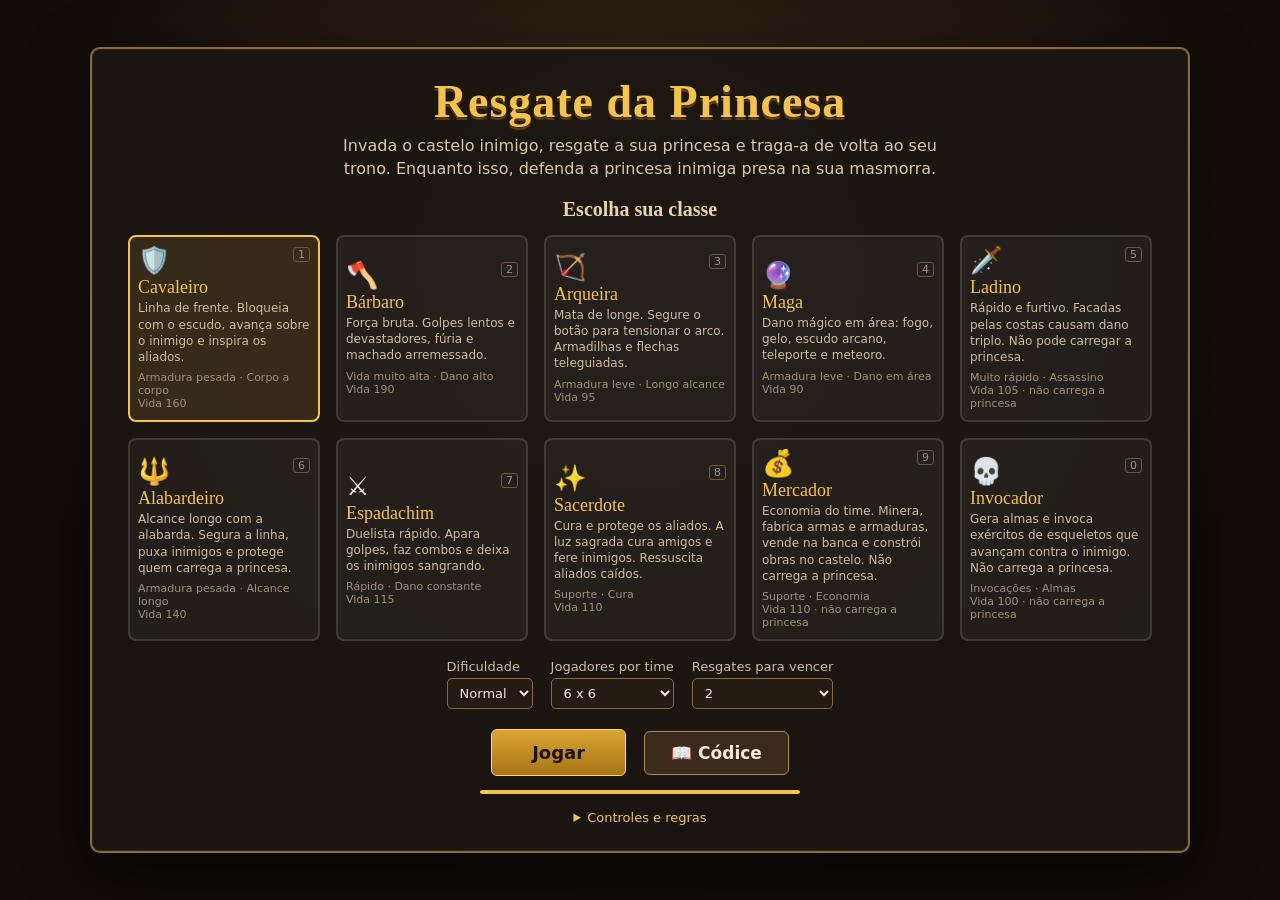
==== commit 752ff791: "Mercador sem recargas, Oficina com abas, Reino global, posto de suprimentos, torres fora do castelo," ====
--- a/index.html
+++ b/index.html
@@ -104,7 +104,10 @@
           </select>
         </label>
       </div>
-      <button id="btnPlay" class="primary" disabled>Carregando...</button>
+      <div class="menubtns">
+        <button id="btnPlay" class="primary" disabled>Carregando...</button>
+        <button id="btnCodex" class="codexbtn">📖 Códice</button>
+      </div>
       <div id="loadbar"><div id="loadFill"></div></div>
       <details class="help">
         <summary>Controles e regras</summary>
@@ -114,6 +117,7 @@
             <li><b>Botão esquerdo</b> ataque base · <b>Botão direito</b> bloquear (Arqueira: mirar; Invocador: Marcha)</li>
             <li><b>1</b> a <b>5</b> skills da classe · <b>K</b> escolher perks</li>
             <li><b>E</b> princesa, banquete, pegar itens e ouro, minerar, banca do mercador</li>
+            <li><b>G</b> usar seringa (na sua princesa) ou bomba (Ladino, em torres inimigas)</li>
             <li><b>I</b> mochila e equipamento · <b>B</b> trocar de classe (no castelo) · <b>Tab</b> placar · <b>Esc</b> pausar</li>
           </ul>
           <ul>
@@ -121,6 +125,7 @@
             <li>As 5 skills já vêm liberadas. Cada nível dá um ponto para escolher um dos 2 perks de uma skill.</li>
             <li>Arma, capacete e peitoral têm raridade e atributo. A armadura reduz o dano. Ao morrer, a arma cai no chão.</li>
             <li>Azul é o seu time, vermelho é o inimigo: anel no chão, marcador e nome na cor do time. A mira fica vermelha sobre inimigos.</li>
+            <li>Regras completas, classes e mecânicas escondidas estão no <b>Códice</b>.</li>
           </ul>
         </div>
       </details>
@@ -135,6 +140,10 @@
       <div class="classes" id="respawnClasses"></div>
       <button id="btnClassOk" class="primary">Confirmar</button>
     </div>
+  </div>
+
+  <div id="codex" class="overlay hidden">
+    <div class="panel wide" id="codexBody"></div>
   </div>
 
   <div id="modal" class="overlay hidden">
--- a/src/style.css
+++ b/src/style.css
@@ -261,3 +261,35 @@
 .c-rogue { --cc: #3a3a4e; } .c-halberdier { --cc: #6a7a8a; } .c-swordsman { --cc: #a83a4a; } .c-priest { --cc: #c8a83a; }
 .c-merchant { --cc: #b8862a; } .c-summoner { --cc: #4a2a6a; }
 .chances { display: flex; flex-wrap: wrap; gap: 10px; justify-content: center; font-size: 13px; background: rgba(255,255,255,.04); border-radius: 6px; padding: 6px; }
+
+/* ---------- códice ---------- */
+.menubtns { display: flex; gap: 10px; justify-content: center; align-items: center; flex-wrap: wrap; }
+button.codexbtn { font-size: 17px; padding: 11px 26px; background: #3a2a1a; border-color: #b08a4a; }
+#codex { z-index: 30; background: rgba(10, 7, 4, 0.97); }
+#codex .panel { background: #1c140c; }
+#codex .panel { text-align: left; max-width: 1080px; }
+#codex h2 { text-align: center; }
+#codex h3 { margin: 12px 0 6px; font-size: 18px; }
+.cx-body { font-size: 13.5px; line-height: 1.5; color: #e4d6bb; }
+.cx-body p { margin: 4px 0 8px; }
+.cx-body ul { margin: 4px 0 8px; padding-left: 18px; }
+.cx-cols { display: grid; grid-template-columns: 1fr 1fr; gap: 22px; }
+.cx-classnav { display: flex; flex-wrap: wrap; gap: 6px; justify-content: center; margin-bottom: 10px; position: sticky; top: -26px; background: #1c140c; padding: 6px 0; z-index: 1; }
+.cx-classnav a { color: #f3e2bd; text-decoration: none; border: 1px solid #6a5030; border-radius: 6px; padding: 3px 8px; font-size: 12.5px; }
+.cx-classnav a:hover { border-color: var(--gold); }
+.cx-class { border: 1px solid rgba(255,255,255,.12); border-radius: 8px; padding: 10px 12px; margin-bottom: 12px; background: rgba(255,255,255,.03); scroll-margin-top: 50px; }
+.cx-chead { display: flex; gap: 10px; align-items: center; }
+.cx-chead b { font-family: var(--display); color: var(--gold); font-size: 20px; }
+.cx-ic { font-size: 30px; }
+.cx-stats { font-size: 12.5px; color: #cdbd9d; margin: 4px 0; }
+.cx-skills { display: grid; grid-template-columns: 1fr 1fr; gap: 8px; margin-top: 6px; }
+.cx-sk { background: rgba(0,0,0,.18); border-radius: 6px; padding: 6px 8px; }
+.cx-skh { display: flex; align-items: center; gap: 6px; }
+.cx-skh small { color: #bba985; }
+.cx-ske { font-size: 12.5px; margin: 4px 0; }
+.cx-perks { display: grid; grid-template-columns: 1fr 1fr; gap: 6px; font-size: 12px; color: #cdbd9d; }
+.cx-perks b { color: #f3e2bd; }
+.cx-hidden { display: grid; grid-template-columns: 1fr 1fr; gap: 8px; }
+.cx-h { background: rgba(255,255,255,.04); border-left: 3px solid var(--gold); border-radius: 4px; padding: 6px 10px; display: flex; flex-direction: column; gap: 2px; }
+.cx-h b { color: var(--gold); }
+@media (max-width: 760px) { .cx-cols, .cx-skills, .cx-hidden, .cx-perks { grid-template-columns: 1fr; } }
